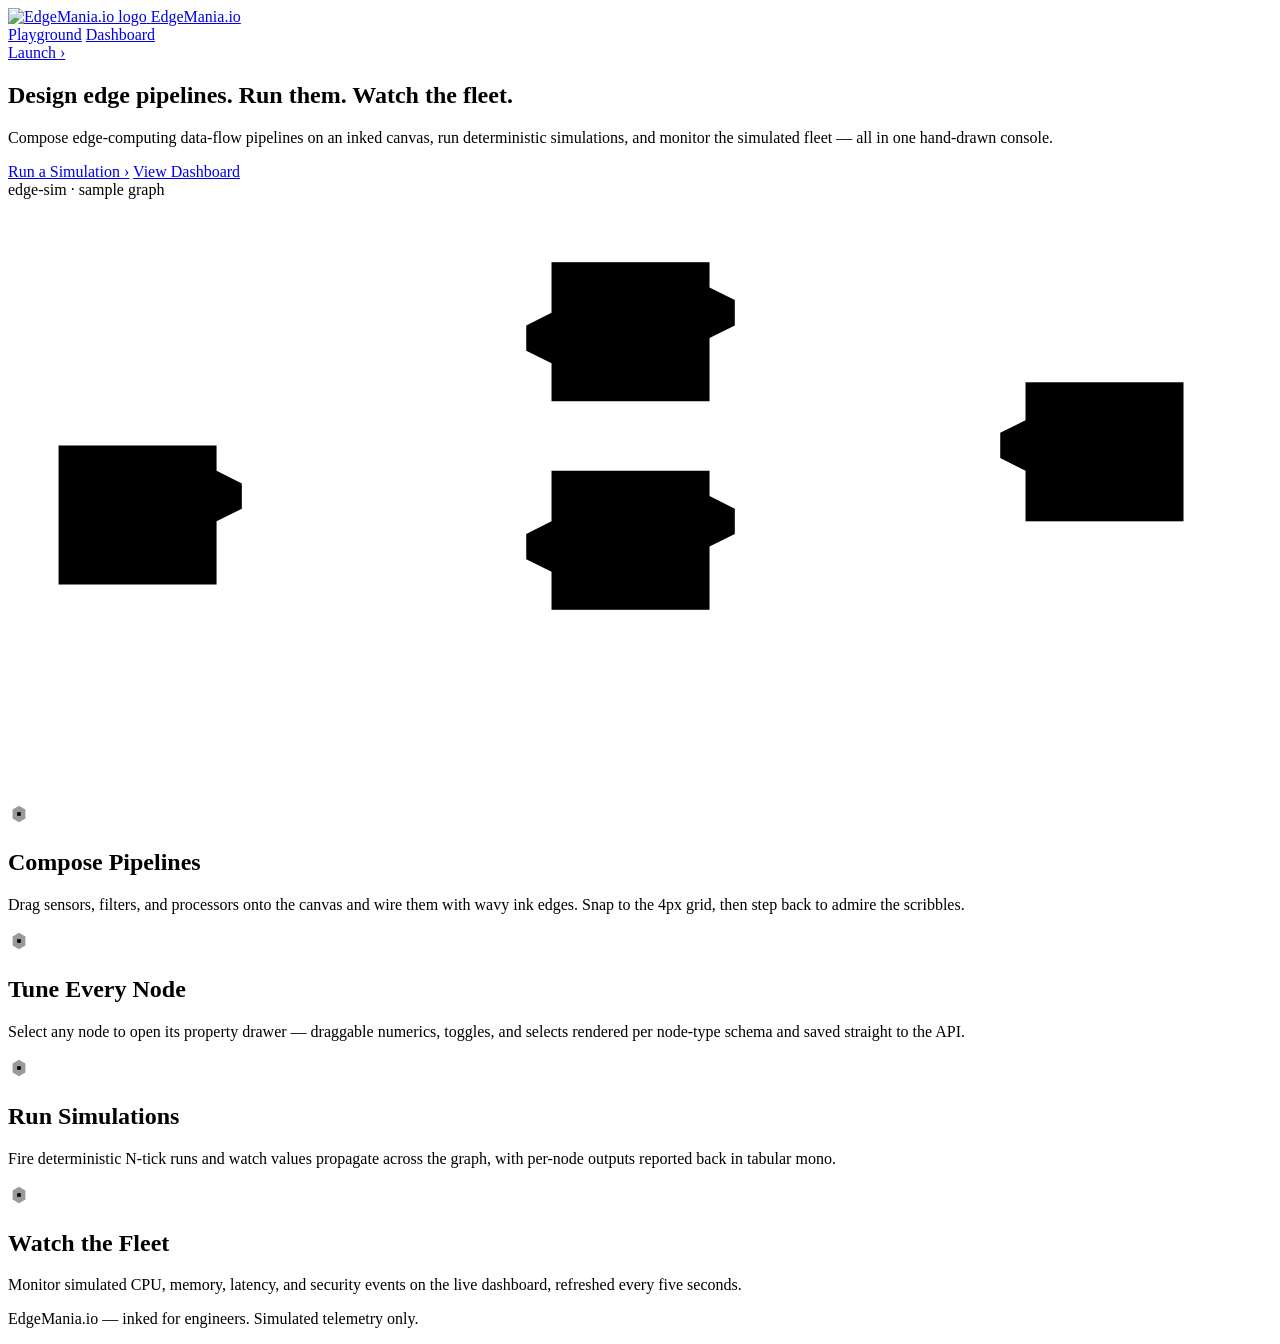
==== src/main/resources/static/index.html @ ea93752e "M1 & M2 - completed" ====
<!DOCTYPE html>
<html lang="en">
<head>
    <meta charset="UTF-8">
    <meta name="viewport" content="width=device-width, initial-scale=1.0">
    <title>EdgeMania.io — Edge Simulation Playground</title>
    <link rel="preconnect" href="https://fonts.googleapis.com">
    <link rel="preconnect" href="https://fonts.gstatic.com" crossorigin>
    <link href="https://fonts.googleapis.com/css2?family=Hanken+Grotesk:wght@400;500;700;800&family=JetBrains+Mono:wght@400;500;700&display=swap" rel="stylesheet">
    <link rel="stylesheet" href="/css/theme.css">
    <link rel="stylesheet" href="/css/base.css">
    <link rel="stylesheet" href="/css/components.css">
</head>
<body>
    <header class="site-nav">
        <div class="container site-nav__inner">
            <a href="/" class="site-nav__brand" aria-current="page">
                <img src="/assets/brand/logo.svg" width="32" height="32" alt="EdgeMania.io logo">
                <span class="label-caps">EdgeMania.io</span>
            </a>
            <nav class="site-nav__links" aria-label="Primary">
                <a href="/playground.html" class="nav__link">Playground</a>
                <a href="/dashboard.html" class="nav__link">Dashboard</a>
            </nav>
            <a href="/playground.html" class="btn btn--primary btn--toolbar">Launch &rsaquo;</a>
        </div>
    </header>

    <main>
        <section class="hero">
            <div class="container hero__grid">
                <div class="hero__copy stack">
                    <h1>Design edge pipelines. Run them. Watch the fleet.</h1>
                    <p class="hero__sub">Compose edge-computing data-flow pipelines on an inked canvas, run
                        deterministic simulations, and monitor the simulated fleet &mdash; all in one hand-drawn
                        console.</p>
                    <div class="row">
                        <a href="/playground.html" class="btn btn--primary">Run a Simulation &rsaquo;</a>
                        <a href="/dashboard.html" class="btn btn--ghost">View Dashboard</a>
                    </div>
                </div>
                <div class="panel hero__panel" aria-hidden="true">
                    <div class="panel__header">edge-sim &middot; sample graph</div>
                    <div class="hero__graph">
                        <svg viewBox="0 0 400 190" width="100%" role="img" aria-label="Decorative node graph">
                            <g stroke="var(--ink-black)" stroke-width="2" fill="none" stroke-linecap="round">
                                <path d="M66 82 C 110 60, 140 55, 172 44" opacity="0.7"/>
                                <path d="M66 100 C 110 130, 140 128, 172 110" opacity="0.7"/>
                                <path d="M196 44 C 250 20, 285 40, 322 58" opacity="0.7"/>
                                <path d="M196 110 C 250 140, 285 120, 322 84" opacity="0.7"/>
                            </g>
                            <g stroke="var(--ink-black)" stroke-width="2">
                                <g>
                                    <rect x="16" y="78" width="50" height="44" fill="var(--surface-container-highest)"/>
                                    <path d="M16 78h50" stroke-width="6" stroke="var(--secondary)"/>
                                    <polygon points="66,86 74,90 74,98 66,102 58,98 58,90"
                                             fill="var(--secondary)"/>
                                </g>
                                <g>
                                    <rect x="172" y="20" width="50" height="44" fill="var(--surface-container-highest)"/>
                                    <path d="M172 20h50" stroke-width="6" stroke="var(--tertiary-container)"/>
                                    <polygon points="222,28 230,32 230,40 222,44 214,40 214,32"
                                             fill="var(--tertiary-container)"/>
                                    <polygon points="172,36 164,40 164,48 172,52 180,48 180,40"
                                             fill="var(--tertiary-container)"/>
                                </g>
                                <g>
                                    <rect x="172" y="86" width="50" height="44" fill="var(--surface-container-highest)"/>
                                    <path d="M172 86h50" stroke-width="6" stroke="var(--primary-container)"/>
                                    <polygon points="222,94 230,98 230,106 222,110 214,106 214,98"
                                             fill="var(--primary-container)"/>
                                    <polygon points="172,102 164,106 164,114 172,118 180,114 180,106"
                                             fill="var(--primary-container)"/>
                                </g>
                                <g>
                                    <rect x="322" y="58" width="50" height="44" fill="var(--surface-container-highest)"/>
                                    <path d="M322 58h50" stroke-width="6" stroke="var(--secondary)"/>
                                    <polygon points="322,70 314,74 314,82 322,86 330,82 330,74"
                                             fill="var(--secondary)"/>
                                </g>
                            </g>
                        </svg>
                    </div>
                </div>
            </div>
        </section>

        <section class="container section-features" aria-label="Features">
            <div class="grid-4">
                <article class="panel feature-card">
                    <div class="feature-card__icon" style="background: var(--secondary)">
                        <svg viewBox="0 0 24 24" width="22" height="22" aria-hidden="true">
                            <path d="M12 3l7 4v10l-7 4-7-4V7l7-4z" opacity="0.4" fill="var(--ink-black)"/>
                            <rect x="10" y="10" width="4" height="4" fill="var(--ink-black)"/>
                        </svg>
                    </div>
                    <h2 class="feature-card__title">Compose Pipelines</h2>
                    <p class="feature-card__body">Drag sensors, filters, and processors onto the canvas and wire them
                        with wavy ink edges. Snap to the 4px grid, then step back to admire the scribbles.</p>
                </article>
                <article class="panel feature-card">
                    <div class="feature-card__icon" style="background: var(--primary-container)">
                        <svg viewBox="0 0 24 24" width="22" height="22" aria-hidden="true">
                            <path d="M12 3l7 4v10l-7 4-7-4V7l7-4z" opacity="0.4" fill="var(--ink-black)"/>
                            <rect x="10" y="10" width="4" height="4" fill="var(--ink-black)"/>
                        </svg>
                    </div>
                    <h2 class="feature-card__title">Tune Every Node</h2>
                    <p class="feature-card__body">Select any node to open its property drawer &mdash; draggable
                        numerics, toggles, and selects rendered per node-type schema and saved straight to the API.</p>
                </article>
                <article class="panel feature-card">
                    <div class="feature-card__icon" style="background: var(--tertiary-container)">
                        <svg viewBox="0 0 24 24" width="22" height="22" aria-hidden="true">
                            <path d="M12 3l7 4v10l-7 4-7-4V7l7-4z" opacity="0.4" fill="var(--ink-black)"/>
                            <rect x="10" y="10" width="4" height="4" fill="var(--ink-black)"/>
                        </svg>
                    </div>
                    <h2 class="feature-card__title">Run Simulations</h2>
                    <p class="feature-card__body">Fire deterministic N-tick runs and watch values propagate across the
                        graph, with per-node outputs reported back in tabular mono.</p>
                </article>
                <article class="panel feature-card">
                    <div class="feature-card__icon" style="background: var(--primary)">
                        <svg viewBox="0 0 24 24" width="22" height="22" aria-hidden="true">
                            <path d="M12 3l7 4v10l-7 4-7-4V7l7-4z" opacity="0.4" fill="var(--ink-black)"/>
                            <rect x="10" y="10" width="4" height="4" fill="var(--ink-black)"/>
                        </svg>
                    </div>
                    <h2 class="feature-card__title">Watch the Fleet</h2>
                    <p class="feature-card__body">Monitor simulated CPU, memory, latency, and security events on the
                        live dashboard, refreshed every five seconds.</p>
                </article>
            </div>
        </section>
    </main>

    <footer class="site-footer">
        <div class="container">
            <p class="label-caps">EdgeMania.io &mdash; inked for engineers. Simulated telemetry only.</p>
        </div>
    </footer>
</body>
</html>
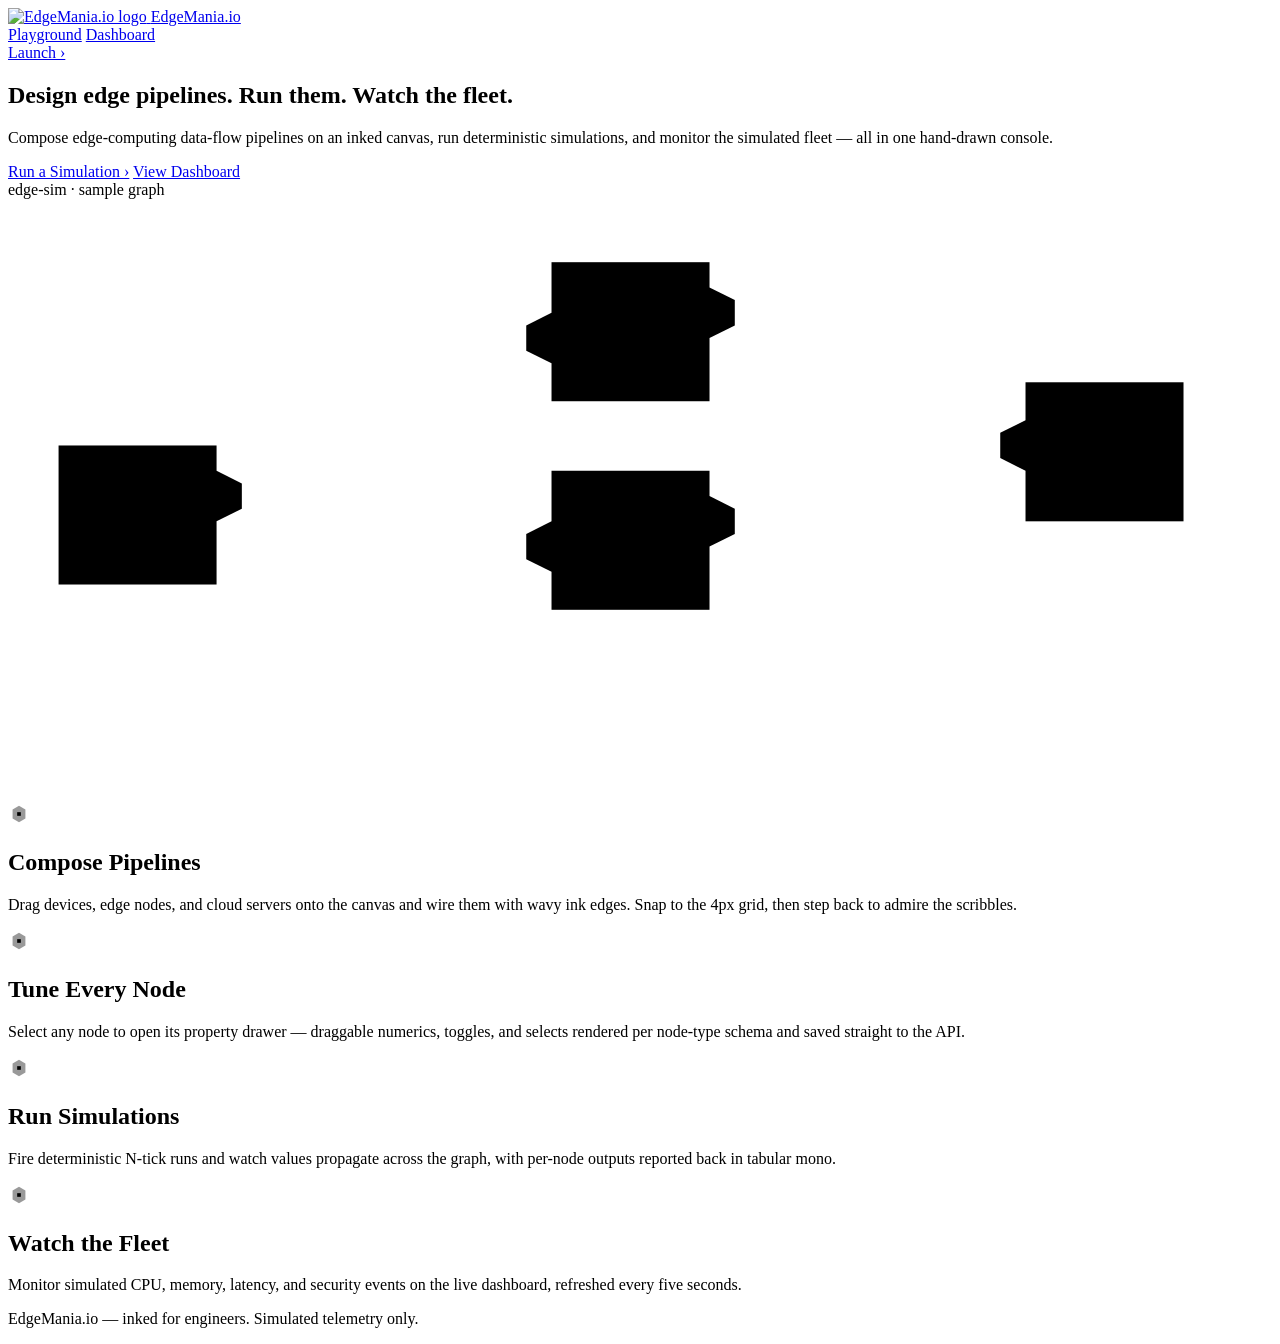
==== commit 2205f25a: "M3 - completed" ====
--- a/src/main/resources/static/index.html
+++ b/src/main/resources/static/index.html
@@ -95,7 +95,7 @@
                         </svg>
                     </div>
                     <h2 class="feature-card__title">Compose Pipelines</h2>
-                    <p class="feature-card__body">Drag sensors, filters, and processors onto the canvas and wire them
+                    <p class="feature-card__body">Drag devices, edge nodes, and cloud servers onto the canvas and wire them
                         with wavy ink edges. Snap to the 4px grid, then step back to admire the scribbles.</p>
                 </article>
                 <article class="panel feature-card">
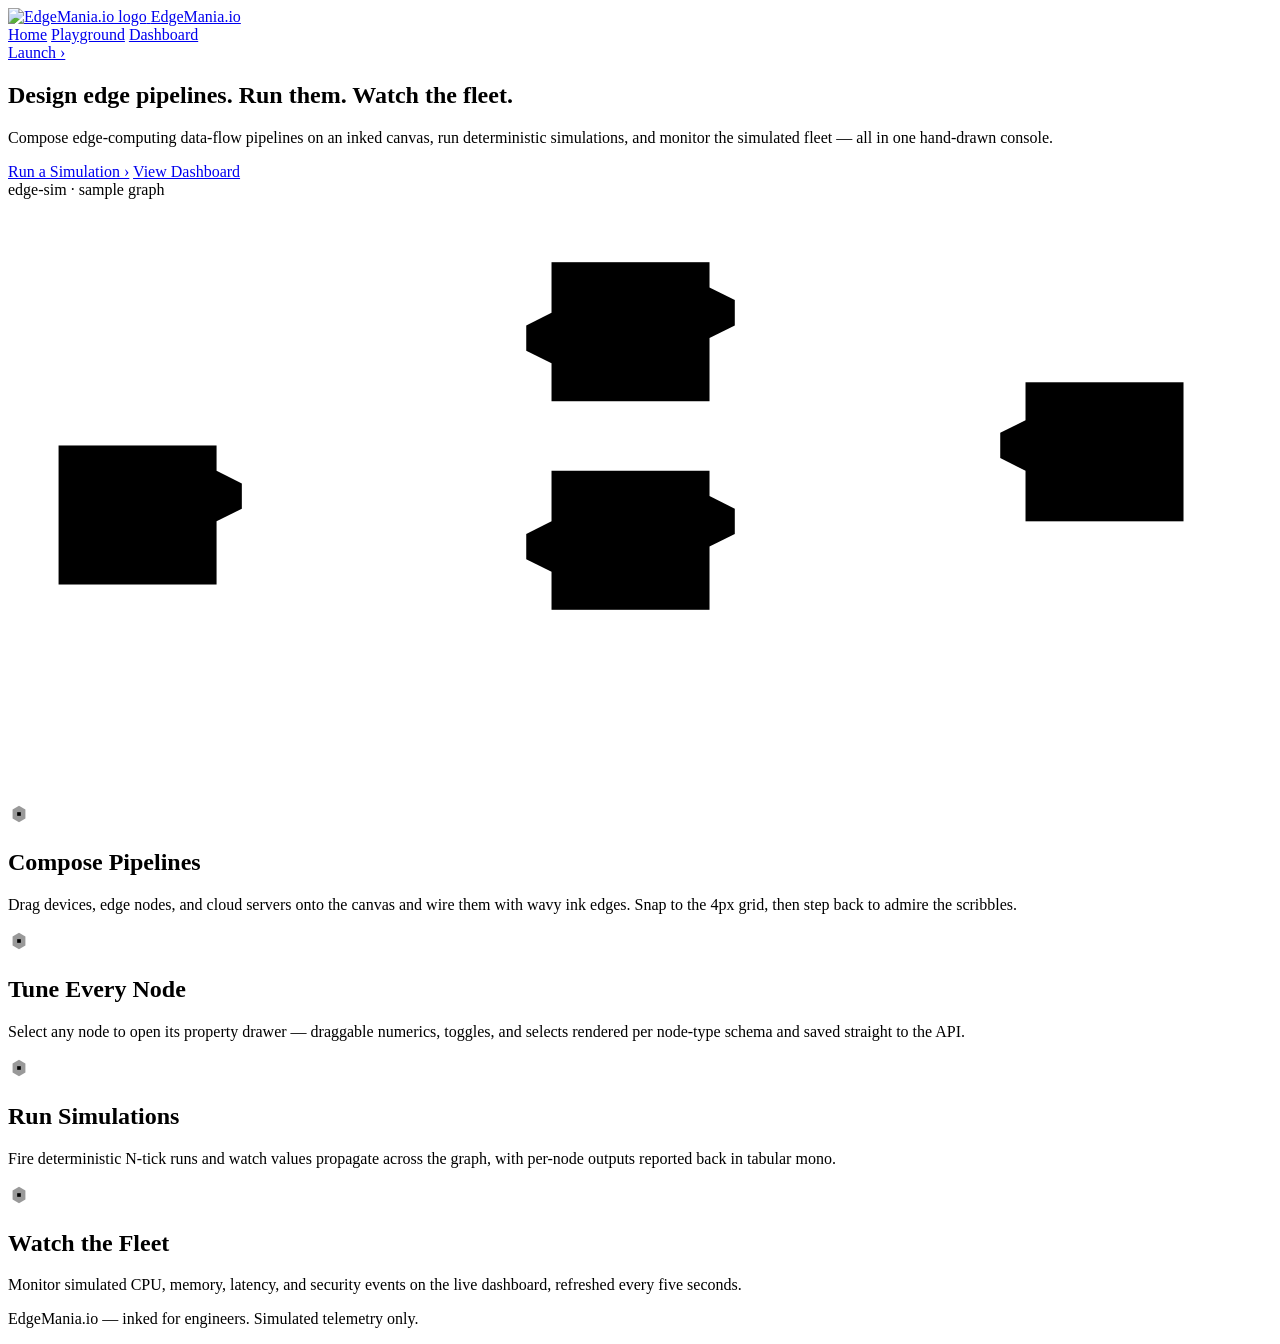
==== commit c8d4ee83: "M4 - Completed small bug fixes" ====
--- a/src/main/resources/static/index.html
+++ b/src/main/resources/static/index.html
@@ -14,11 +14,12 @@
 <body>
     <header class="site-nav">
         <div class="container site-nav__inner">
-            <a href="/" class="site-nav__brand" aria-current="page">
+            <a href="/" class="site-nav__brand">
                 <img src="/assets/brand/logo.svg" width="32" height="32" alt="EdgeMania.io logo">
                 <span class="label-caps">EdgeMania.io</span>
             </a>
             <nav class="site-nav__links" aria-label="Primary">
+                <a href="/" class="nav__link" aria-current="page">Home</a>
                 <a href="/playground.html" class="nav__link">Playground</a>
                 <a href="/dashboard.html" class="nav__link">Dashboard</a>
             </nav>
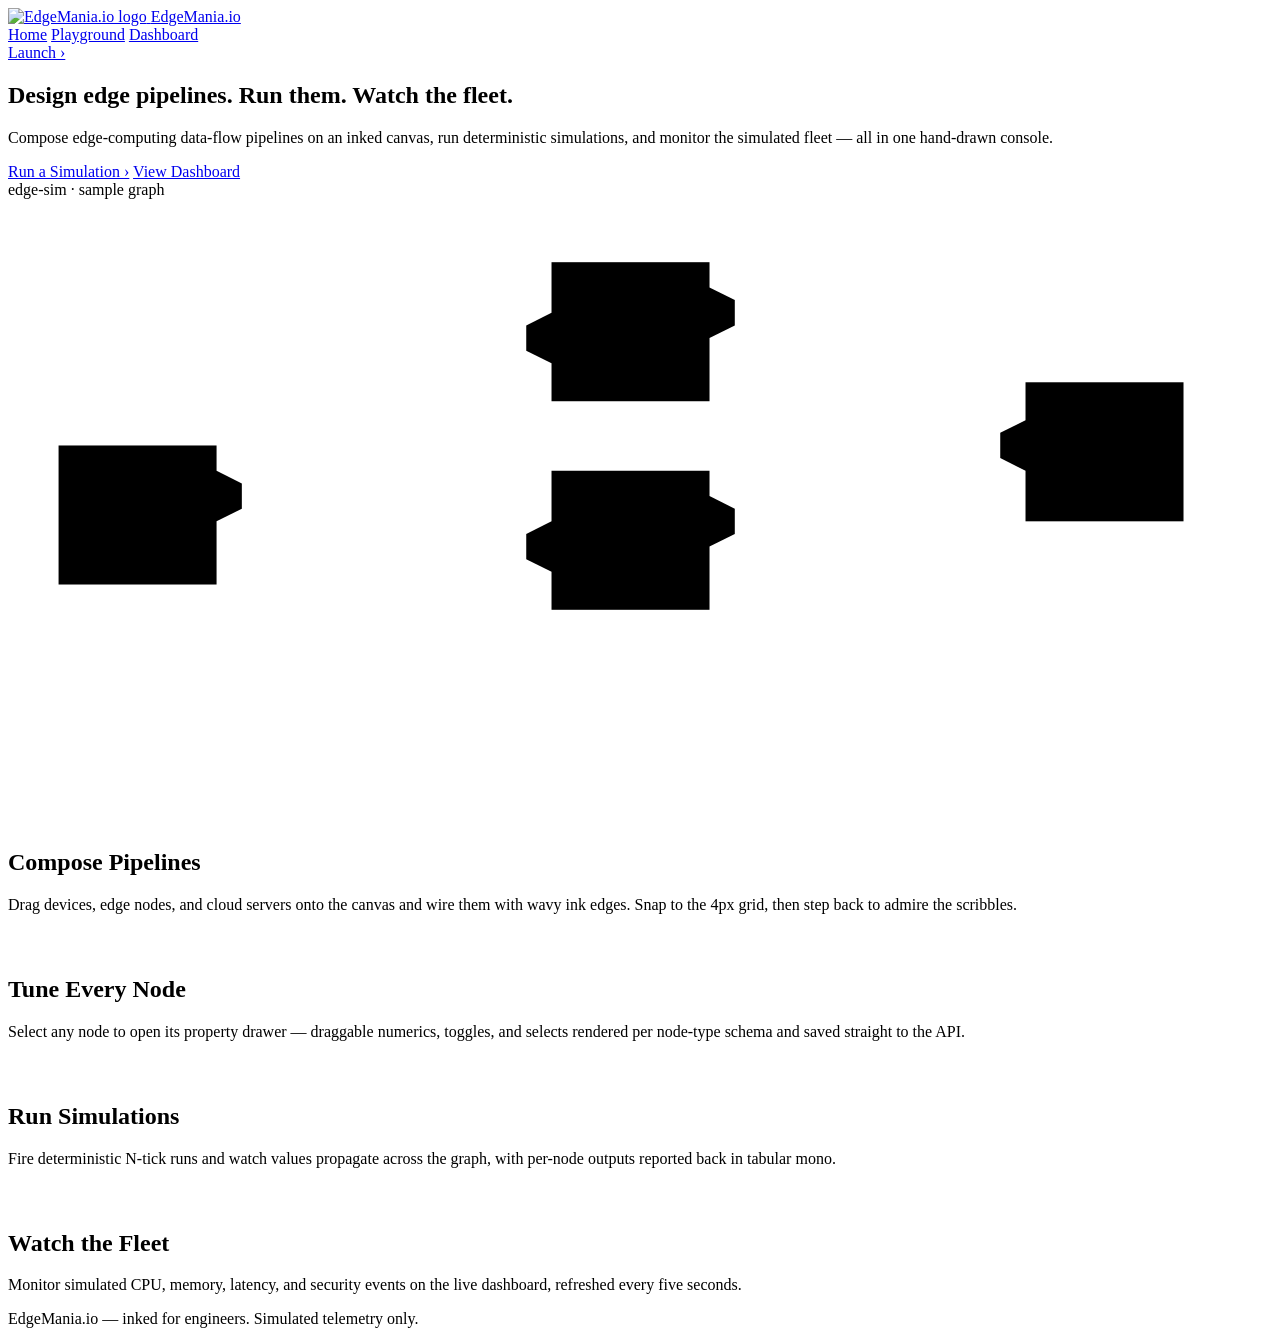
==== commit ea044c84: "M5 completed & UI Polished" ====
--- a/src/main/resources/static/index.html
+++ b/src/main/resources/static/index.html
@@ -90,9 +90,12 @@
             <div class="grid-4">
                 <article class="panel feature-card">
                     <div class="feature-card__icon" style="background: var(--secondary)">
-                        <svg viewBox="0 0 24 24" width="22" height="22" aria-hidden="true">
-                            <path d="M12 3l7 4v10l-7 4-7-4V7l7-4z" opacity="0.4" fill="var(--ink-black)"/>
-                            <rect x="10" y="10" width="4" height="4" fill="var(--ink-black)"/>
+                        <svg viewBox="0 0 24 24" width="22" height="22" aria-hidden="true" fill="none" stroke="var(--ink-black)" stroke-width="2" stroke-linecap="round" stroke-linejoin="round">
+                            <rect x="2" y="8" width="6" height="5" rx="1"/>
+                            <rect x="16" y="4" width="6" height="5" rx="1"/>
+                            <rect x="16" y="15" width="6" height="5" rx="1"/>
+                            <path d="M8 10.5c2-2 4-1.5 5 0" stroke-width="1.5"/>
+                            <path d="M8 10.5c2 2.5 4 2 5 0.5" stroke-width="1.5"/>
                         </svg>
                     </div>
                     <h2 class="feature-card__title">Compose Pipelines</h2>
@@ -101,9 +104,12 @@
                 </article>
                 <article class="panel feature-card">
                     <div class="feature-card__icon" style="background: var(--primary-container)">
-                        <svg viewBox="0 0 24 24" width="22" height="22" aria-hidden="true">
-                            <path d="M12 3l7 4v10l-7 4-7-4V7l7-4z" opacity="0.4" fill="var(--ink-black)"/>
-                            <rect x="10" y="10" width="4" height="4" fill="var(--ink-black)"/>
+                        <svg viewBox="0 0 24 24" width="22" height="22" aria-hidden="true" fill="none" stroke="var(--ink-black)" stroke-width="2" stroke-linecap="round" stroke-linejoin="round">
+                            <path d="M4 7h16M4 17h16" stroke-width="1.3"/>
+                            <rect x="7" y="5" width="3" height="4" rx="0.5" fill="var(--ink-black)" fill-opacity="0.15"/>
+                            <rect x="14" y="15" width="3" height="4" rx="0.5" fill="var(--ink-black)" fill-opacity="0.15"/>
+                            <circle cx="9" cy="7" r="2.2"/>
+                            <circle cx="16" cy="17" r="2.2"/>
                         </svg>
                     </div>
                     <h2 class="feature-card__title">Tune Every Node</h2>
@@ -112,9 +118,8 @@
                 </article>
                 <article class="panel feature-card">
                     <div class="feature-card__icon" style="background: var(--tertiary-container)">
-                        <svg viewBox="0 0 24 24" width="22" height="22" aria-hidden="true">
-                            <path d="M12 3l7 4v10l-7 4-7-4V7l7-4z" opacity="0.4" fill="var(--ink-black)"/>
-                            <rect x="10" y="10" width="4" height="4" fill="var(--ink-black)"/>
+                        <svg viewBox="0 0 24 24" width="22" height="22" aria-hidden="true" fill="none" stroke="var(--ink-black)" stroke-width="2" stroke-linecap="round" stroke-linejoin="round">
+                            <path d="M13 2L4.5 13.5h7L9.5 22 19.5 10.5h-7L13 2z" stroke-width="2.2"/>
                         </svg>
                     </div>
                     <h2 class="feature-card__title">Run Simulations</h2>
@@ -123,9 +128,10 @@
                 </article>
                 <article class="panel feature-card">
                     <div class="feature-card__icon" style="background: var(--primary)">
-                        <svg viewBox="0 0 24 24" width="22" height="22" aria-hidden="true">
-                            <path d="M12 3l7 4v10l-7 4-7-4V7l7-4z" opacity="0.4" fill="var(--ink-black)"/>
-                            <rect x="10" y="10" width="4" height="4" fill="var(--ink-black)"/>
+                        <svg viewBox="0 0 24 24" width="22" height="22" aria-hidden="true" fill="none" stroke="var(--ink-black)" stroke-width="2" stroke-linecap="round" stroke-linejoin="round">
+                            <path d="M2 12s4-7 10-7 10 7 10 7-4 7-10 7S2 12 2 12z"/>
+                            <circle cx="12" cy="12" r="3"/>
+                            <circle cx="12" cy="12" r="1" fill="var(--ink-black)" stroke="none"/>
                         </svg>
                     </div>
                     <h2 class="feature-card__title">Watch the Fleet</h2>
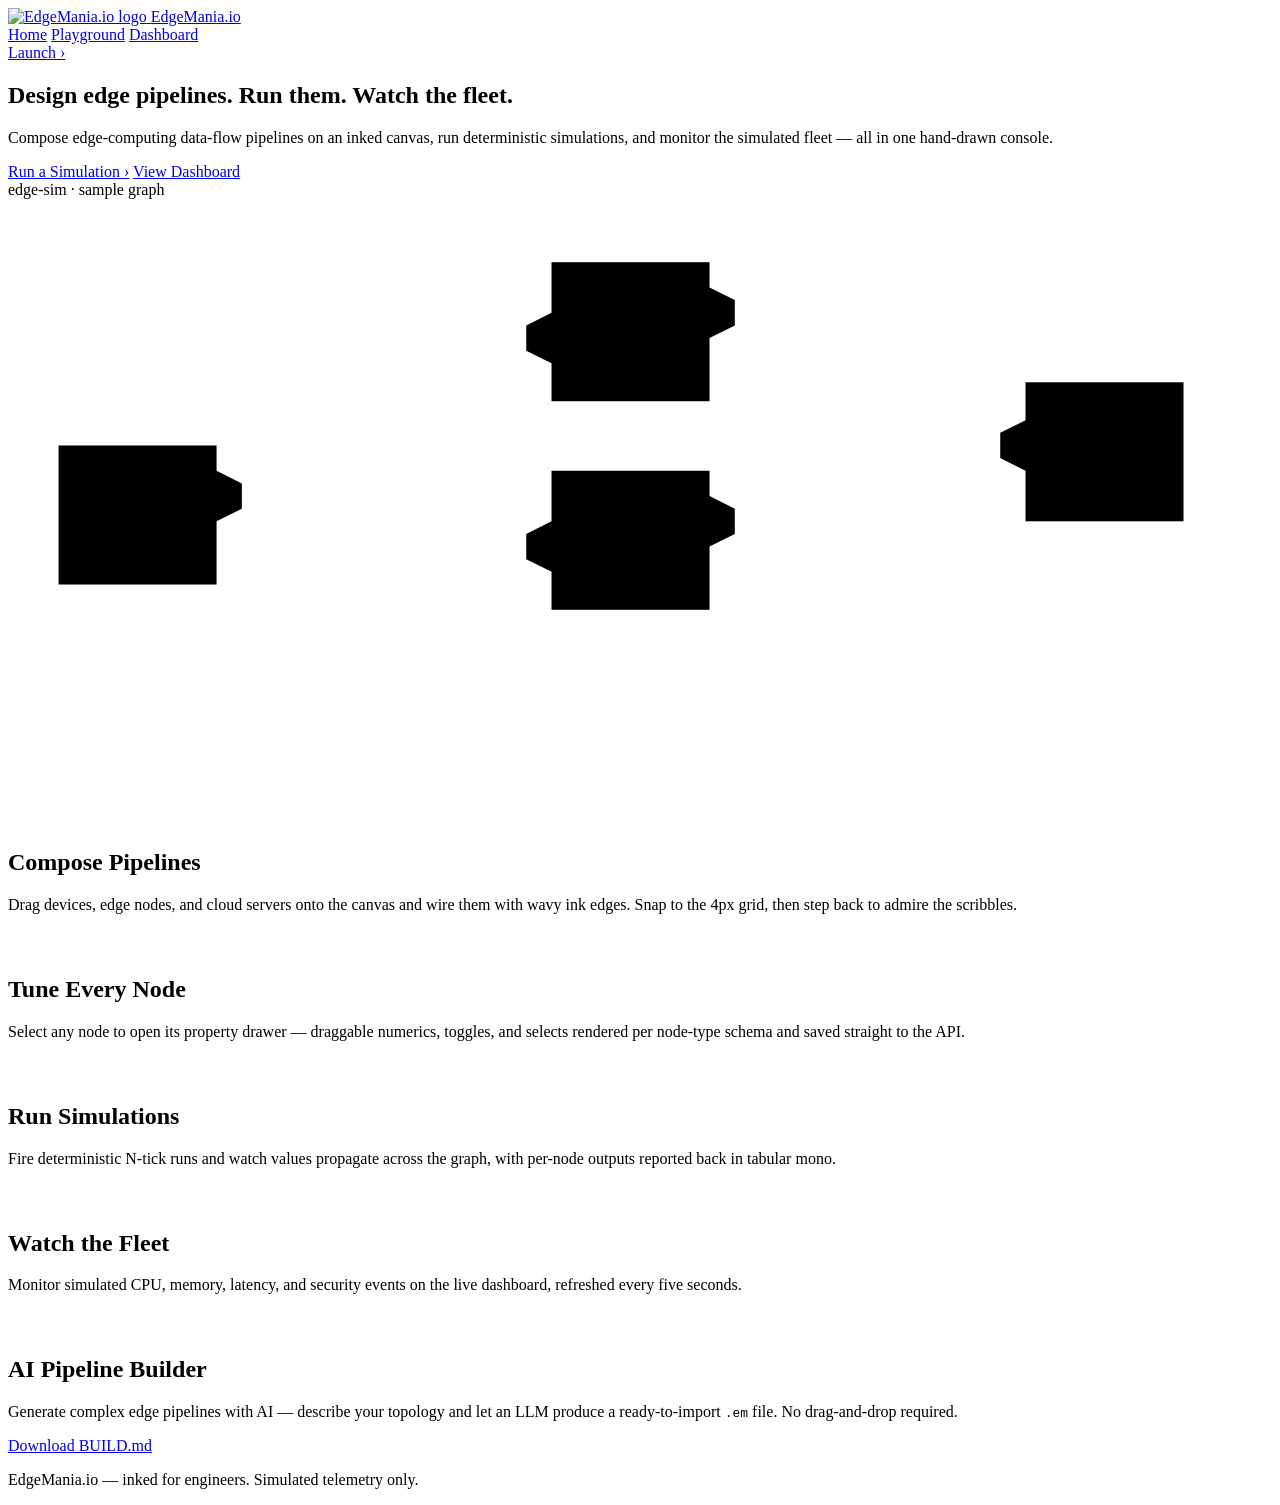
==== commit a25e1f27: "M6 - completed" ====
--- a/src/main/resources/static/index.html
+++ b/src/main/resources/static/index.html
@@ -138,6 +138,18 @@
                     <p class="feature-card__body">Monitor simulated CPU, memory, latency, and security events on the
                         live dashboard, refreshed every five seconds.</p>
                 </article>
+                <article class="panel feature-card">
+                    <div class="feature-card__icon" style="background: var(--surface-container-highest)">
+                        <svg viewBox="0 0 24 24" width="22" height="22" aria-hidden="true" fill="none" stroke="var(--ink-black)" stroke-width="2" stroke-linecap="round" stroke-linejoin="round">
+                            <path d="M12 2l1.5 4.5L18 8l-4.5 1.5L12 14l-1.5-4.5L6 8l4.5-1.5z"/>
+                            <path d="M18 14l1 3 3 1-3 1-1 3-1-3-3-1 3-1z" stroke-width="1.5"/>
+                        </svg>
+                    </div>
+                    <h2 class="feature-card__title">AI Pipeline Builder</h2>
+                    <p class="feature-card__body">Generate complex edge pipelines with AI &mdash; describe your topology
+                        and let an LLM produce a ready-to-import <code>.em</code> file. No drag-and-drop required.</p>
+                    <a href="/BUILD.md" download class="btn btn--ghost btn--small">Download BUILD.md</a>
+                </article>
             </div>
         </section>
     </main>
